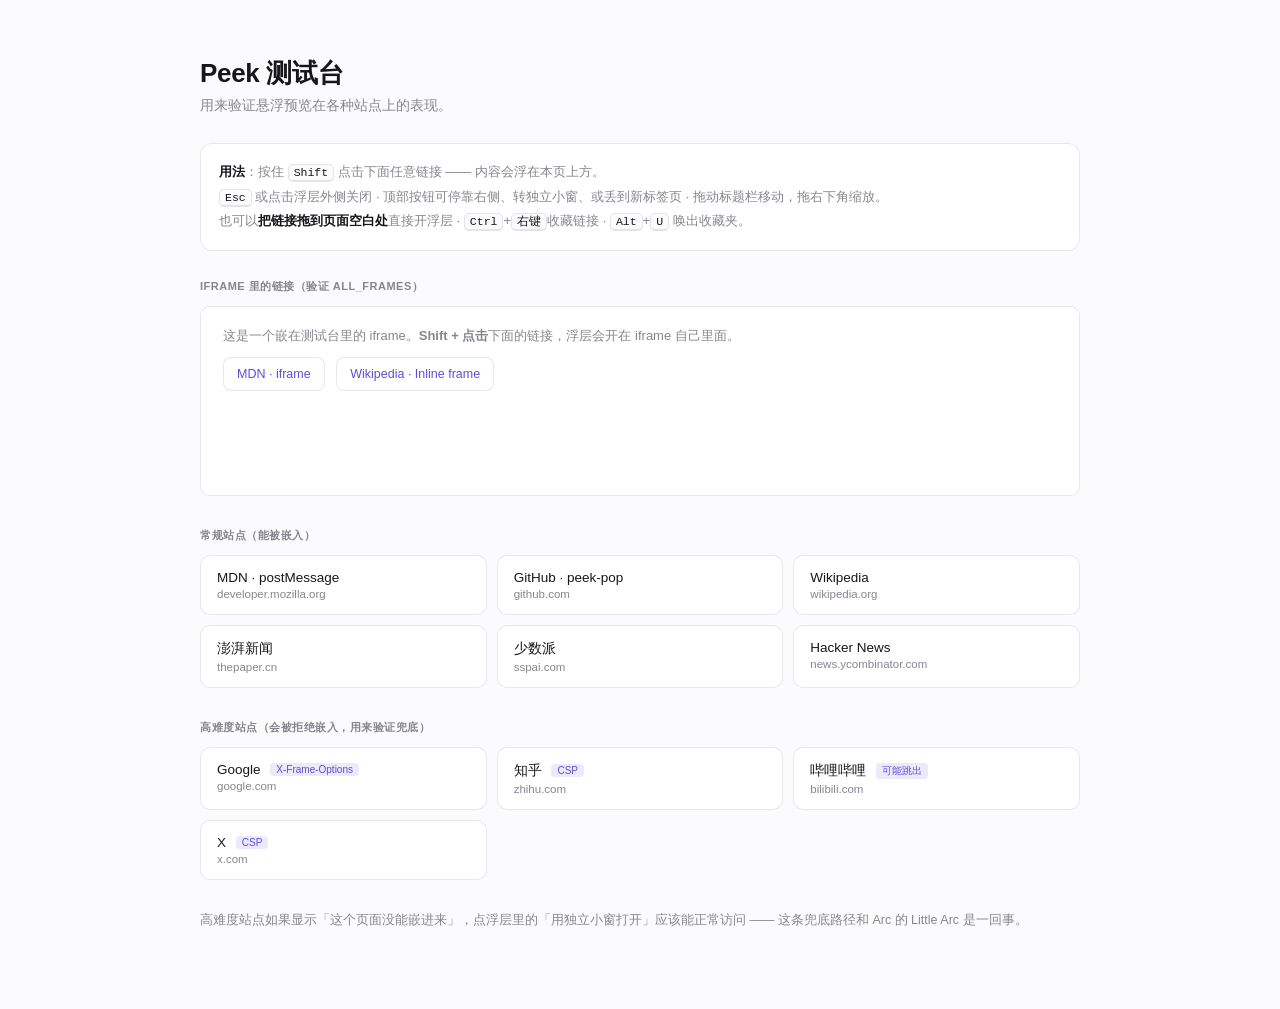
==== demo/index.html @ 8af7c050 "feat: 初始开源版本 Peek 0.3.0 [DONE] Agent Tool: Qoder Timestamp: 2026-10-29  ---  ## 🎯 核心问题诊断与技术复盘  1. **" ====
<!DOCTYPE html>
<html lang="zh-CN">
<head>
<meta charset="utf-8">
<meta name="viewport" content="width=device-width, initial-scale=1">
<title>Peek 测试台</title>
<style>
  :root {
    --bg: #fbfbfd;
    --card: #fff;
    --text: #17171b;
    --muted: #86868f;
    --line: rgba(0,0,0,.09);
    --accent: #5b4fd6;
  }
  @media (prefers-color-scheme: dark) {
    :root { --bg:#111114; --card:#1c1c20; --text:#f1f1f4; --muted:#8b8b96; --line:rgba(255,255,255,.1); --accent:#a99cff; }
  }
  * { box-sizing: border-box; }
  body {
    margin: 0; padding: 56px 28px 80px; background: var(--bg); color: var(--text);
    font-family: -apple-system, BlinkMacSystemFont, "SF Pro Text", "PingFang SC", sans-serif;
    -webkit-font-smoothing: antialiased;
  }
  .wrap { max-width: 880px; margin: 0 auto; }
  h1 { font-size: 26px; font-weight: 600; margin: 0 0 6px; letter-spacing: -.3px; }
  .sub { color: var(--muted); font-size: 14px; margin: 0 0 28px; }
  .tip {
    border: 1px solid var(--line); background: var(--card); border-radius: 12px;
    padding: 16px 18px; margin-bottom: 28px; font-size: 13px; line-height: 1.9; color: var(--muted);
  }
  .tip b { color: var(--text); font-weight: 600; }
  kbd {
    font-family: ui-monospace, SFMono-Regular, Menlo, monospace; font-size: 11.5px;
    background: var(--bg); border: 1px solid var(--line); border-bottom-width: 2px;
    border-radius: 5px; padding: 1px 5px; color: var(--text);
  }
  h2 { font-size: 11px; text-transform: uppercase; letter-spacing: .5px; color: var(--muted); margin: 0 0 12px; font-weight: 600; }
  .grid { display: grid; grid-template-columns: repeat(auto-fill, minmax(240px, 1fr)); gap: 10px; margin-bottom: 32px; }
  a.item {
    display: block; padding: 14px 16px; background: var(--card); border: 1px solid var(--line);
    border-radius: 10px; text-decoration: none; color: var(--text); transition: border-color .15s, transform .15s;
  }
  a.item:hover { border-color: var(--accent); transform: translateY(-1px); }
  .name { font-size: 13.5px; font-weight: 500; margin-bottom: 3px; }
  .url { font-size: 11.5px; color: var(--muted); word-break: break-all; }
  .badge {
    display: inline-block; font-size: 10px; padding: 1px 6px; border-radius: 4px;
    background: rgba(91,79,214,.12); color: var(--accent); margin-left: 6px; vertical-align: 1px;
  }
</style>
</head>
<body>
<div class="wrap">
  <h1>Peek 测试台</h1>
  <p class="sub">用来验证悬浮预览在各种站点上的表现。</p>

  <div class="tip">
    <b>用法</b>：按住 <kbd>Shift</kbd> 点击下面任意链接 —— 内容会浮在本页上方。<br>
    <kbd>Esc</kbd> 或点击浮层外侧关闭 · 顶部按钮可停靠右侧、转独立小窗、或丢到新标签页 · 拖动标题栏移动，拖右下角缩放。<br>
    也可以<b>把链接拖到页面空白处</b>直接开浮层 · <kbd>Ctrl</kbd>+<kbd>右键</kbd>收藏链接 · <kbd>Alt</kbd>+<kbd>U</kbd> 唤出收藏夹。
  </div>

  <h2>iframe 里的链接（验证 all_frames）</h2>
  <div class="grid" style="grid-template-columns:1fr">
    <iframe src="demo-inner.html" title="内嵌测试页"
      style="width:100%;height:190px;border:1px solid var(--line);border-radius:10px;background:var(--card)"></iframe>
  </div>

  <h2>常规站点（能被嵌入）</h2>
  <div class="grid">
    <a class="item" href="https://developer.mozilla.org/zh-CN/docs/Web/API/Window/postMessage">
      <div class="name">MDN · postMessage</div>
      <div class="url">developer.mozilla.org</div>
    </a>
    <a class="item" href="https://github.com/u-Sir/peek-pop">
      <div class="name">GitHub · peek-pop</div>
      <div class="url">github.com</div>
    </a>
    <a class="item" href="https://www.wikipedia.org/">
      <div class="name">Wikipedia</div>
      <div class="url">wikipedia.org</div>
    </a>
    <a class="item" href="https://www.thepaper.cn/">
      <div class="name">澎湃新闻</div>
      <div class="url">thepaper.cn</div>
    </a>
    <a class="item" href="https://sspai.com/">
      <div class="name">少数派</div>
      <div class="url">sspai.com</div>
    </a>
    <a class="item" href="https://news.ycombinator.com/">
      <div class="name">Hacker News</div>
      <div class="url">news.ycombinator.com</div>
    </a>
  </div>

  <h2>高难度站点（会被拒绝嵌入，用来验证兜底）</h2>
  <div class="grid">
    <a class="item" href="https://www.google.com/">
      <div class="name">Google <span class="badge">X-Frame-Options</span></div>
      <div class="url">google.com</div>
    </a>
    <a class="item" href="https://www.zhihu.com/">
      <div class="name">知乎 <span class="badge">CSP</span></div>
      <div class="url">zhihu.com</div>
    </a>
    <a class="item" href="https://www.bilibili.com/">
      <div class="name">哔哩哔哩 <span class="badge">可能跳出</span></div>
      <div class="url">bilibili.com</div>
    </a>
    <a class="item" href="https://x.com/">
      <div class="name">X <span class="badge">CSP</span></div>
      <div class="url">x.com</div>
    </a>
  </div>

  <p class="sub" style="margin:0;font-size:12.5px">
    高难度站点如果显示「这个页面没能嵌进来」，点浮层里的「用独立小窗打开」应该能正常访问 —— 这条兜底路径和 Arc 的 Little Arc 是一回事。
  </p>
</div>
</body>
</html>
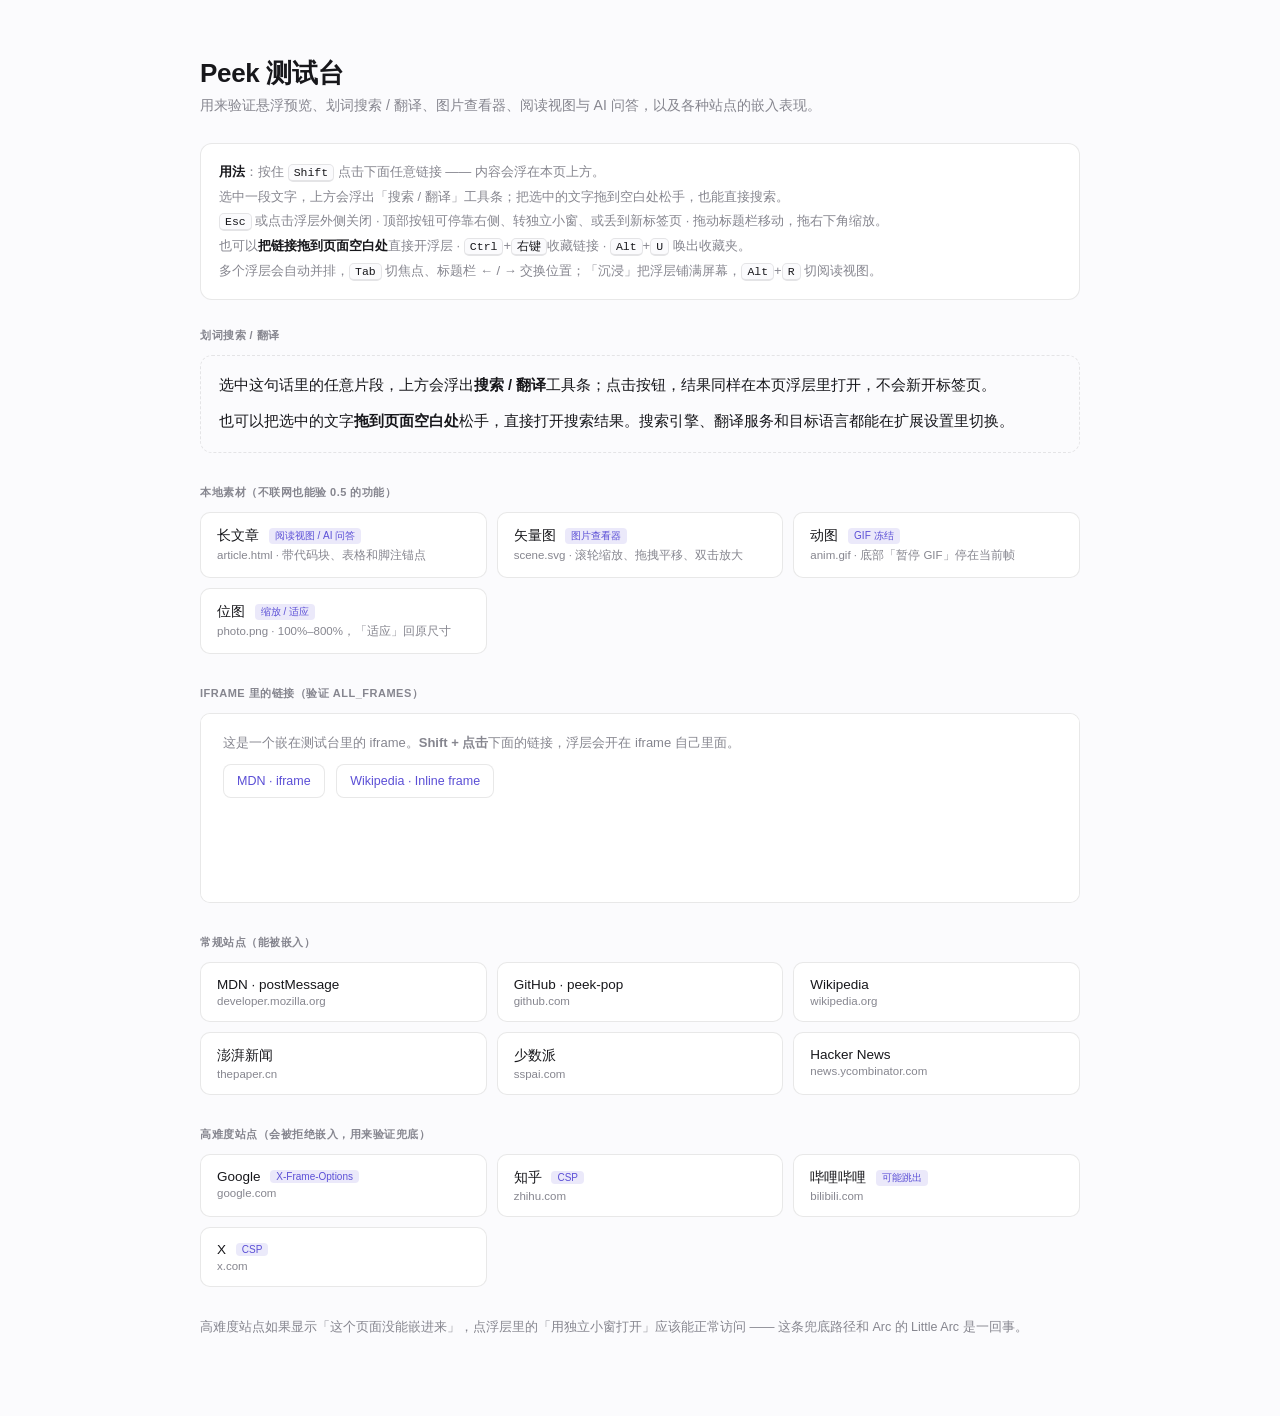
==== commit dfb8d470: "feat: 完成 Peek 0.5 并修复核心交互 [DONE] Agent Tool: DeepSeek Harness Timestamp: 2026-10-29T17:44:46+08:00  " ====
--- a/demo/index.html
+++ b/demo/index.html
@@ -30,6 +30,13 @@
     padding: 16px 18px; margin-bottom: 28px; font-size: 13px; line-height: 1.9; color: var(--muted);
   }
   .tip b { color: var(--text); font-weight: 600; }
+  .pick {
+    border: 1px dashed var(--line); border-radius: 12px; padding: 16px 18px;
+    margin-bottom: 32px; font-size: 14.5px; line-height: 1.9;
+  }
+  .pick p { margin: 0 0 8px; }
+  .pick p:last-child { margin-bottom: 0; }
+  .pick b { font-weight: 600; }
   kbd {
     font-family: ui-monospace, SFMono-Regular, Menlo, monospace; font-size: 11.5px;
     background: var(--bg); border: 1px solid var(--line); border-bottom-width: 2px;
@@ -53,12 +60,40 @@
 <body>
 <div class="wrap">
   <h1>Peek 测试台</h1>
-  <p class="sub">用来验证悬浮预览在各种站点上的表现。</p>
+  <p class="sub">用来验证悬浮预览、划词搜索 / 翻译、图片查看器、阅读视图与 AI 问答，以及各种站点的嵌入表现。</p>
 
   <div class="tip">
     <b>用法</b>：按住 <kbd>Shift</kbd> 点击下面任意链接 —— 内容会浮在本页上方。<br>
+    选中一段文字，上方会浮出「搜索 / 翻译」工具条；把选中的文字拖到空白处松手，也能直接搜索。<br>
     <kbd>Esc</kbd> 或点击浮层外侧关闭 · 顶部按钮可停靠右侧、转独立小窗、或丢到新标签页 · 拖动标题栏移动，拖右下角缩放。<br>
-    也可以<b>把链接拖到页面空白处</b>直接开浮层 · <kbd>Ctrl</kbd>+<kbd>右键</kbd>收藏链接 · <kbd>Alt</kbd>+<kbd>U</kbd> 唤出收藏夹。
+    也可以<b>把链接拖到页面空白处</b>直接开浮层 · <kbd>Ctrl</kbd>+<kbd>右键</kbd>收藏链接 · <kbd>Alt</kbd>+<kbd>U</kbd> 唤出收藏夹。<br>
+    多个浮层会自动并排，<kbd>Tab</kbd> 切焦点、标题栏 ← / → 交换位置；「沉浸」把浮层铺满屏幕，<kbd>Alt</kbd>+<kbd>R</kbd> 切阅读视图。
+  </div>
+
+  <h2>划词搜索 / 翻译</h2>
+  <div class="pick">
+    <p>选中这句话里的任意片段，上方会浮出<b>搜索 / 翻译</b>工具条；点击按钮，结果同样在本页浮层里打开，不会新开标签页。</p>
+    <p>也可以把选中的文字<b>拖到页面空白处</b>松手，直接打开搜索结果。搜索引擎、翻译服务和目标语言都能在扩展设置里切换。</p>
+  </div>
+
+  <h2>本地素材（不联网也能验 0.5 的功能）</h2>
+  <div class="grid">
+    <a class="item" href="article.html">
+      <div class="name">长文章 <span class="badge">阅读视图 / AI 问答</span></div>
+      <div class="url">article.html · 带代码块、表格和脚注锚点</div>
+    </a>
+    <a class="item" href="scene.svg">
+      <div class="name">矢量图 <span class="badge">图片查看器</span></div>
+      <div class="url">scene.svg · 滚轮缩放、拖拽平移、双击放大</div>
+    </a>
+    <a class="item" href="anim.gif">
+      <div class="name">动图 <span class="badge">GIF 冻结</span></div>
+      <div class="url">anim.gif · 底部「暂停 GIF」停在当前帧</div>
+    </a>
+    <a class="item" href="photo.png">
+      <div class="name">位图 <span class="badge">缩放 / 适应</span></div>
+      <div class="url">photo.png · 100%–800%，「适应」回原尺寸</div>
+    </a>
   </div>
 
   <h2>iframe 里的链接（验证 all_frames）</h2>
